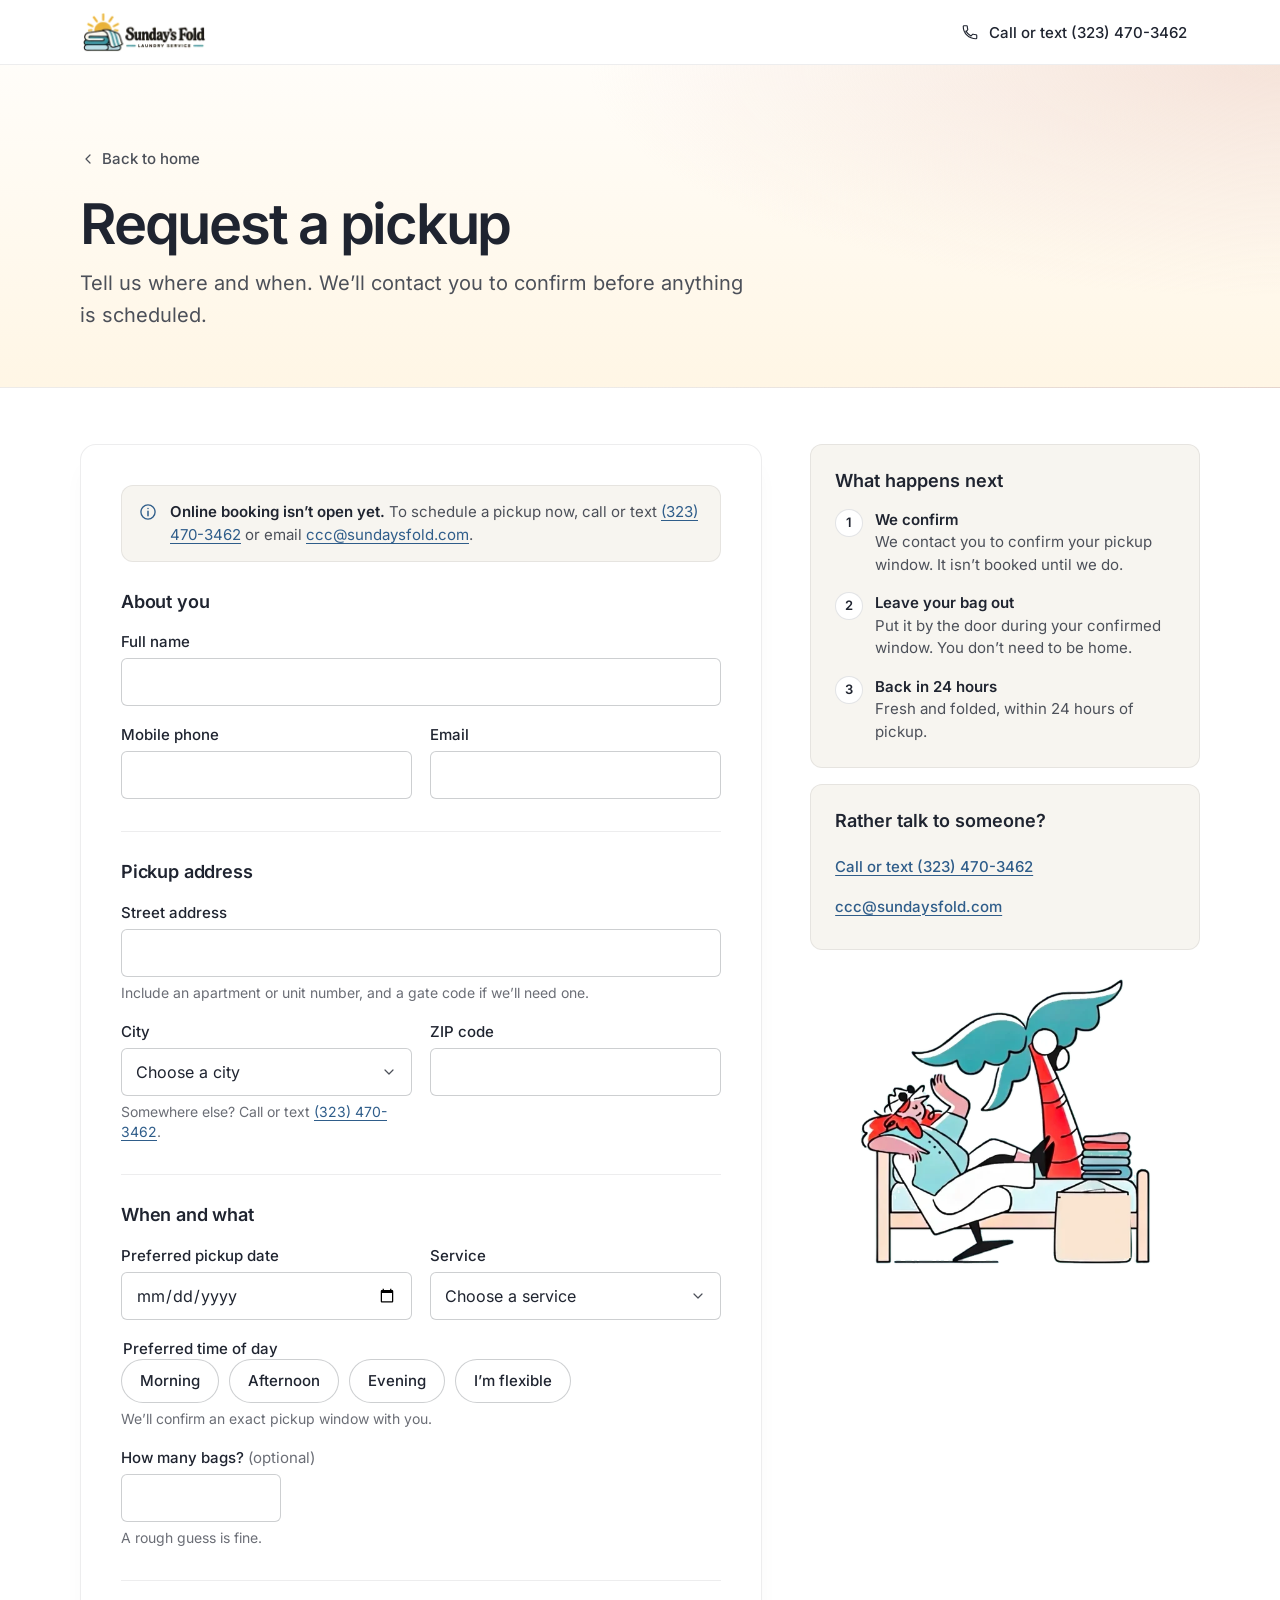
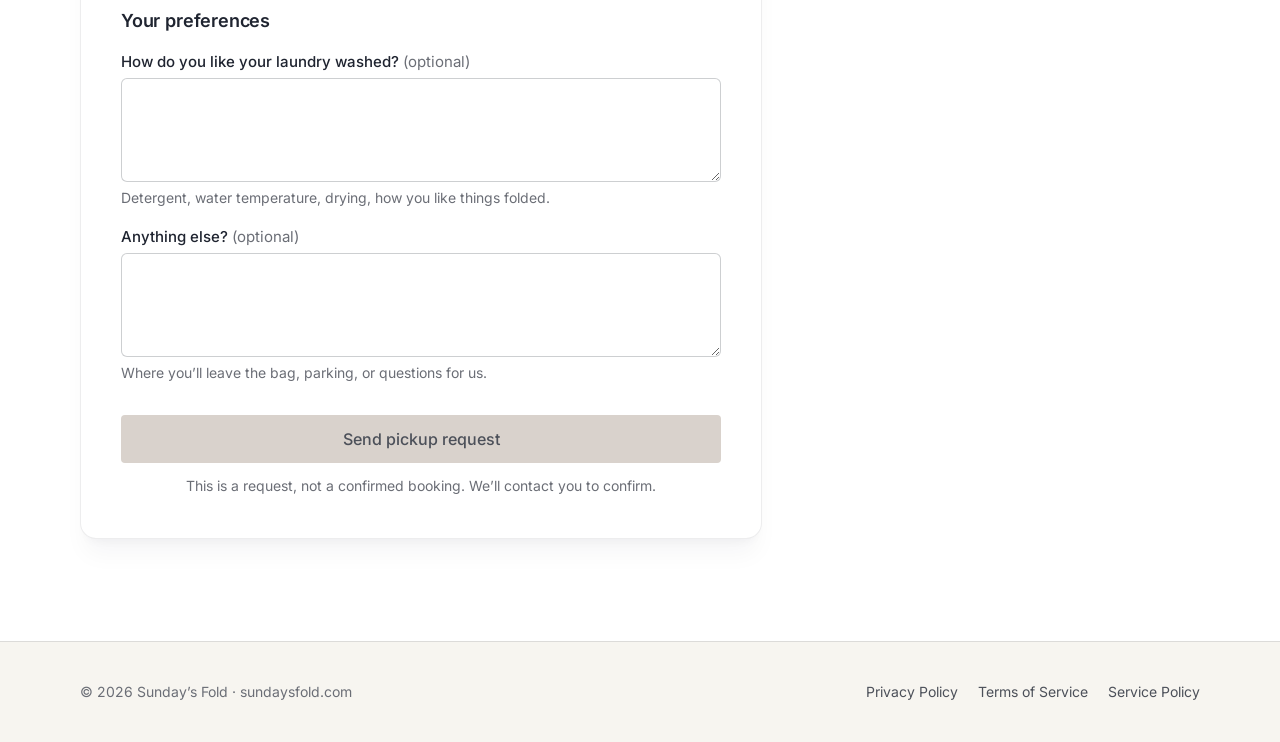
==== book.html @ 2ebad493 "Add booking page that sends pickup requests to ccc@sundaysfold.com book.html posts to Formspree, whi" ====
<!doctype html>
<html lang="en" class="no-js">
<head>
<meta charset="utf-8">
<meta name="viewport" content="width=device-width, initial-scale=1, viewport-fit=cover">
<title>Book a Pickup | Sunday's Fold — Laundry Pickup &amp; Delivery in the South Bay</title>
<meta name="description" content="Request a laundry pickup in Gardena, Lawndale, Hawthorne, Torrance, Redondo Beach or El Segundo. We'll contact you to confirm before anything is scheduled.">
<meta name="theme-color" content="#FFF6E5">
<link rel="icon" type="image/png" sizes="32x32" href="assets/favicon-32.png">
<link rel="apple-touch-icon" href="assets/apple-touch-icon.png">
<link rel="preload" href="assets/fonts/inter-latin-400-normal.woff2" as="font" type="font/woff2" crossorigin>
<link rel="preload" href="assets/fonts/inter-latin-600-normal.woff2" as="font" type="font/woff2" crossorigin>
<script>document.documentElement.classList.remove("no-js"); document.documentElement.classList.add("js");</script>
<!--
  Sunday's Fold — booking page.

  ┌─────────────────────────────────────────────────────────────────────┐
  │ HOW BOOKINGS REACH ccc@sundaysfold.com                              │
  │                                                                     │
  │ GitHub Pages can't send email, so the form posts to Formspree,      │
  │ which forwards each request to the inbox set on the Formspree form  │
  │ (create it with ccc@sundaysfold.com).                               │
  │                                                                     │
  │ TO GO LIVE:                                                         │
  │  1. Replace YOUR_FORM_ID in the form's action attribute below       │
  │     (search for "formspree.io/f/"). With JavaScript on, that alone  │
  │     enables the form and hides the "not open yet" notice.           │
  │  2. For visitors without JavaScript, also delete the `disabled`     │
  │     attribute on the "Send pickup request" button and the element   │
  │     with id="booking-closed".                                       │
  │  3. Send one real test request and check it arrives.                │
  │  4. Update privacy.html: it currently says the site's forms don't   │
  │     accept submissions.                                             │
  │                                                                     │
  │ Customer data goes only in the POST body to Formspree: never in     │
  │ the URL, browser storage, or the console.                           │
  │                                                                     │
  │ Deliberately not asked for: pickup time slots (none confirmed, so   │
  │ the form asks for a preferred part of the day) and agreement to     │
  │ Terms / Service Policy (not yet reviewed — LAUNCH-CHECKLIST A16).   │
  └─────────────────────────────────────────────────────────────────────┘
-->
<style>
@font-face { font-family: "Inter"; font-style: normal; font-weight: 400; font-display: swap; src: url("assets/fonts/inter-latin-400-normal.woff2") format("woff2"); }
@font-face { font-family: "Inter"; font-style: normal; font-weight: 500; font-display: swap; src: url("assets/fonts/inter-latin-500-normal.woff2") format("woff2"); }
@font-face { font-family: "Inter"; font-style: normal; font-weight: 600; font-display: swap; src: url("assets/fonts/inter-latin-600-normal.woff2") format("woff2"); }

:root {
  color-scheme: light;
  --sunrise: #C4531F;
  --sunrise-hover: #A94718;
  --blue: #2F5D8A;
  --blue-hover: #264D73;
  --ink: #1F2430;
  --ink-80: #4C5059;
  --muted: #6B6E76;
  --error: #A94718;          /* 5.8:1 on white */
  --white: #FFFFFF;
  --cream: #FFF6E5;
  --paper: #F7F5F0;
  --blush: #FAF1ED;
  --hairline: rgba(31, 36, 48, 0.12);
  --hairline-strong: rgba(31, 36, 48, 0.22);
  --hairline-soft: rgba(31, 36, 48, 0.08);
  --font: "Inter", -apple-system, system-ui, "Segoe UI", Roboto, sans-serif;
  --r-xs: 4px;
  --r-sm: 6px;
  --r-md: 12px;
  --r-lg: 16px;
  --r-full: 9999px;
  --shadow-card: 0 1px 3px rgba(31, 36, 48, 0.04);
  --shadow-button: 0 4px 14px rgba(196, 83, 31, 0.18);
  --shadow-panel: 0 20px 25px -5px rgba(31, 36, 48, 0.04), 0 8px 10px -6px rgba(31, 36, 48, 0.04);
  --gutter: clamp(16px, 4vw, 32px);
  --container: 1120px;
  --header-h: 64px;
  --ease-out: cubic-bezier(0.22, 1, 0.36, 1);
}

*, *::before, *::after { box-sizing: border-box; }
html { -webkit-text-size-adjust: 100%; scroll-padding-top: calc(var(--header-h) + 16px); }
body {
  margin: 0;
  background: var(--white);
  color: var(--ink);
  font-family: var(--font);
  font-size: 17px;
  line-height: 1.6;
  -webkit-font-smoothing: antialiased;
  -moz-osx-font-smoothing: grayscale;
}
img, svg { display: block; max-width: 100%; }
img { height: auto; }
[hidden] { display: none !important; }
h1, h2, h3, p, ul, ol, dl, dd, fieldset { margin: 0; }
ul, ol { padding: 0; list-style: none; }
fieldset { padding: 0; border: 0; min-width: 0; }
h1, h2, h3 { text-wrap: balance; }
a { color: var(--blue); text-decoration: underline; text-decoration-thickness: 1px; text-underline-offset: 3px; }
a:hover { color: var(--blue-hover); }
:focus-visible { outline: 2px solid var(--blue); outline-offset: 3px; border-radius: 2px; }

.visually-hidden {
  position: absolute !important;
  width: 1px; height: 1px;
  padding: 0; margin: -1px;
  overflow: hidden; clip: rect(0 0 0 0);
  white-space: nowrap; border: 0;
}
.skip-link {
  position: absolute; left: 16px; top: 12px; z-index: 100;
  padding: 10px 16px;
  background: var(--ink); color: var(--white);
  border-radius: var(--r-xs);
  font-weight: 500; font-size: 15px; text-decoration: none;
  transform: translateY(-160%);
  transition: transform 0.2s var(--ease-out);
}
.skip-link:focus { transform: none; color: var(--white); }

.container {
  width: 100%;
  max-width: calc(var(--container) + var(--gutter) * 2);
  margin-inline: auto;
  padding-inline: var(--gutter);
}

/* ---------- Buttons ---------- */
.btn {
  display: inline-flex; align-items: center; justify-content: center; gap: 10px;
  min-height: 48px; padding: 0 22px;
  border: 1px solid transparent; border-radius: var(--r-xs);
  font: 500 16px/1 var(--font);
  text-decoration: none; white-space: nowrap; cursor: pointer;
  transition: transform 0.2s var(--ease-out), background-color 0.2s ease, box-shadow 0.2s ease;
}
.btn-primary { background: var(--sunrise); color: var(--white); box-shadow: var(--shadow-button); }
.btn-primary:hover:not(:disabled) { background: var(--sunrise-hover); color: var(--white); transform: translateY(-1px); }
.btn-primary:disabled { background: #D9D2CC; color: var(--ink-80); box-shadow: none; cursor: not-allowed; }
.btn-secondary { background: var(--white); color: var(--ink); border-color: var(--hairline); box-shadow: var(--shadow-card); }
.btn-secondary:hover { background: var(--paper); color: var(--ink); }
.btn-ghost { background: transparent; color: var(--ink); padding: 0 12px; min-height: 40px; font-size: 15px; }
.btn-ghost:hover { background: rgba(31, 36, 48, 0.05); color: var(--ink); }
.btn-block { width: 100%; }
.btn[aria-busy="true"] { cursor: progress; }

/* ---------- Header: logo and phone only, so nothing competes with the form ---------- */
.site-header {
  position: sticky; top: 0; z-index: 50;
  padding-top: env(safe-area-inset-top, 0px);
  background: rgba(255, 255, 255, 0.9);
  -webkit-backdrop-filter: blur(16px); backdrop-filter: blur(16px);
  border-bottom: 1px solid var(--hairline-soft);
}
.header-bar { display: flex; align-items: center; justify-content: space-between; gap: 16px; min-height: var(--header-h); }
.brand { display: inline-flex; border-radius: var(--r-xs); }
.brand img { width: 128px; }
.header-phone .label-short { display: none; }
@media (max-width: 560px) {
  .header-phone .label-long { display: none; }
  .header-phone .label-short { display: inline; }
}

/* ---------- Intro ---------- */
.intro {
  background:
    radial-gradient(90% 120% at 100% 0%, rgba(243, 221, 210, 0.8) 0%, rgba(243, 221, 210, 0) 60%),
    linear-gradient(180deg, #FFFDF9 0%, var(--cream) 100%);
  border-bottom: 1px solid var(--hairline-soft);
}
.intro-inner { display: grid; gap: 14px; padding-block: clamp(40px, 6vw, 72px) clamp(36px, 5vw, 56px); }
.back-link {
  display: inline-flex; align-items: center; gap: 6px;
  width: fit-content; min-height: 44px;
  color: var(--ink-80); font-size: 15px; font-weight: 500; text-decoration: none;
}
.back-link:hover { color: var(--ink); }
.intro h1 {
  font-size: clamp(2.25rem, 1.6rem + 2.8vw, 3.5rem);
  line-height: 1.04; font-weight: 600; letter-spacing: -0.04em;
}
.intro p { font-size: clamp(1.0625rem, 1rem + 0.35vw, 1.25rem); color: var(--ink-80); max-width: 34em; }

/* ---------- Layout ---------- */
.book-grid {
  display: grid;
  gap: 32px;
  padding-block: clamp(32px, 5vw, 56px) clamp(64px, 8vw, 104px);
}
@media (min-width: 960px) {
  .book-grid { grid-template-columns: minmax(0, 7fr) minmax(0, 4fr); gap: 48px; align-items: start; }
  .side { position: sticky; top: calc(var(--header-h) + 32px); }
}

/* ---------- Booking card ---------- */
.booking-card {
  background: var(--white);
  border: 1px solid var(--hairline-soft);
  border-radius: var(--r-lg);
  box-shadow: var(--shadow-panel);
  padding: clamp(20px, 4vw, 40px);
}
.form-section + .form-section { margin-top: 32px; padding-top: 28px; border-top: 1px solid var(--hairline-soft); }
/* Floating the legend makes it an ordinary block, so it sits below the divider instead of on it. */
.form-section > legend { float: left; width: 100%; }
.form-section > legend + * { clear: both; }
.form-section > legend, .form-section-title {
  display: block;
  padding: 0;
  margin-bottom: 18px;
  font-size: 1.125rem; line-height: 1.3; font-weight: 600; letter-spacing: -0.01em;
  color: var(--ink);
}
.fields { display: grid; gap: 18px; }
.fields-2 { display: grid; gap: 18px; }
@media (min-width: 600px) { .fields-2 { grid-template-columns: repeat(2, minmax(0, 1fr)); } }

.field { display: grid; gap: 6px; align-content: start; }
.label { font-size: 15px; line-height: 1.4; font-weight: 500; color: var(--ink); }
.label .optional { font-weight: 400; color: var(--muted); }
.hint { font-size: 14px; line-height: 1.45; color: var(--muted); }

.input {
  width: 100%;
  min-height: 48px;
  padding: 10px 14px;
  font: 400 16px/1.4 var(--font);   /* 16px stops iOS zooming on focus */
  color: var(--ink);
  background: var(--white);
  border: 1px solid var(--hairline-strong);
  border-radius: var(--r-sm);
  transition: border-color 0.15s ease;
}
.input:hover { border-color: rgba(31, 36, 48, 0.36); }
.input:focus { outline: none; border-color: var(--blue); box-shadow: inset 0 0 0 1px var(--blue); }
textarea.input { min-height: 104px; resize: vertical; }
select.input {
  appearance: none;
  -webkit-appearance: none;
  padding-right: 40px;
  background-image: url("data:image/svg+xml,%3Csvg xmlns='http://www.w3.org/2000/svg' width='16' height='16' viewBox='0 0 24 24' fill='none'%3E%3Cpath d='M6 9l6 6 6-6' stroke='%234C5059' stroke-width='1.8' stroke-linecap='round' stroke-linejoin='round'/%3E%3C/svg%3E");
  background-repeat: no-repeat;
  background-position: right 14px center;
}
.input[aria-invalid="true"] { border-color: var(--error); box-shadow: inset 0 0 0 1px var(--error); }

.error {
  display: flex; gap: 6px; align-items: flex-start;
  font-size: 14px; line-height: 1.4; font-weight: 500; color: var(--error);
}
.error::before {
  content: "";
  flex: none;
  width: 14px; height: 14px; margin-top: 2px;
  background: currentColor;
  -webkit-mask: url("data:image/svg+xml,%3Csvg xmlns='http://www.w3.org/2000/svg' viewBox='0 0 24 24'%3E%3Cpath d='M12 2a10 10 0 1 0 0 20 10 10 0 0 0 0-20zm-1 5h2v7h-2zm0 9h2v2h-2z'/%3E%3C/svg%3E") center / contain no-repeat;
  mask: url("data:image/svg+xml,%3Csvg xmlns='http://www.w3.org/2000/svg' viewBox='0 0 24 24'%3E%3Cpath d='M12 2a10 10 0 1 0 0 20 10 10 0 0 0 0-20zm-1 5h2v7h-2zm0 9h2v2h-2z'/%3E%3C/svg%3E") center / contain no-repeat;
}

/* Choice chips (radio): the input stays focusable, the label is the target. */
.choices { display: flex; flex-wrap: wrap; gap: 10px; }
.choice { position: relative; }
.choice input { position: absolute; opacity: 0; inset: 0; width: 100%; height: 100%; margin: 0; cursor: pointer; }
.choice span {
  display: inline-flex; align-items: center;
  min-height: 44px; padding: 0 18px;
  border: 1px solid var(--hairline-strong);
  border-radius: var(--r-full);
  background: var(--white);
  font-size: 15px; font-weight: 500; color: var(--ink);
  transition: background-color 0.15s ease, border-color 0.15s ease, color 0.15s ease;
}
.choice:hover span { border-color: rgba(31, 36, 48, 0.4); }
.choice input:checked + span { background: var(--blue); border-color: var(--blue); color: var(--white); }
.choice input:focus-visible + span { outline: 2px solid var(--blue); outline-offset: 3px; }
.choice input[aria-invalid="true"] + span { border-color: var(--error); }

.hp-field { position: absolute; left: -9999px; width: 1px; height: 1px; overflow: hidden; }

/* Notices */
.notice {
  display: flex; gap: 12px; align-items: flex-start;
  padding: 14px 16px;
  border-radius: var(--r-md);
  font-size: 15px; line-height: 1.55;
}
.notice svg { flex: none; margin-top: 2px; }
.notice--info { background: var(--paper); border: 1px solid var(--hairline-soft); color: var(--ink-80); }
.notice--info svg { color: var(--blue); }
.notice--error { background: var(--blush); border: 1px solid rgba(169, 71, 24, 0.3); color: var(--ink); }
.notice--error svg { color: var(--error); }
.notice strong { color: var(--ink); font-weight: 600; }
.booking-card > .notice { margin-bottom: 28px; }

.error-summary ul { margin-top: 6px; display: grid; gap: 2px; }
.error-summary a { color: var(--error); font-weight: 500; }

.submit-row { display: grid; gap: 12px; margin-top: 32px; }
.submit-note { font-size: 14px; color: var(--muted); text-align: center; }

/* Success */
.success { display: grid; gap: 18px; }
.success:focus { outline: none; }
.success { scroll-margin-top: calc(var(--header-h) + 24px); }
.success-icon {
  display: grid; place-items: center;
  width: 52px; height: 52px;
  border-radius: 50%;
  background: var(--cream);
  color: var(--sunrise);
}
.success h2 { font-size: clamp(1.5rem, 1.3rem + 1vw, 2rem); line-height: 1.15; font-weight: 600; letter-spacing: -0.03em; }
.success p { color: var(--ink-80); max-width: 34em; }
.summary-list { display: grid; border-top: 1px solid var(--hairline-soft); }
.summary-list div {
  display: grid; grid-template-columns: minmax(0, 9em) minmax(0, 1fr); gap: 12px;
  padding-block: 10px; border-bottom: 1px solid var(--hairline-soft);
  font-size: 15px;
}
.summary-list dt { color: var(--muted); }
.summary-list dd { color: var(--ink); overflow-wrap: anywhere; white-space: pre-line; }

/* ---------- Side column ---------- */
.side { display: grid; gap: 16px; }
.side-card {
  background: var(--paper);
  border: 1px solid var(--hairline-soft);
  border-radius: var(--r-md);
  padding: 24px;
}
.side-card h2 { font-size: 1.125rem; line-height: 1.3; font-weight: 600; margin-bottom: 16px; }
.next-steps { display: grid; gap: 16px; counter-reset: step; }
.next-steps li { display: grid; grid-template-columns: 28px minmax(0, 1fr); gap: 12px; font-size: 15px; line-height: 1.5; color: var(--ink-80); }
.next-steps li::before {
  counter-increment: step;
  content: counter(step);
  display: grid; place-items: center;
  width: 28px; height: 28px;
  border-radius: 50%;
  background: var(--white);
  border: 1px solid var(--hairline);
  font-size: 13px; font-weight: 600; color: var(--ink);
}
.next-steps strong { display: block; color: var(--ink); font-weight: 600; }
.contact-lines { display: grid; gap: 4px; font-size: 15px; }
.contact-lines a { display: inline-flex; min-height: 36px; align-items: center; font-weight: 500; }
.side-art { width: min(100%, 300px); margin: 8px auto 0; }

/* ---------- Footer ---------- */
.site-footer {
  background: var(--paper);
  border-top: 1px solid var(--hairline);
  padding-block: 32px;
  padding-bottom: calc(32px + env(safe-area-inset-bottom, 0px));
  font-size: 14px;
  color: var(--muted);
}
.footer-inner { display: flex; flex-wrap: wrap; gap: 12px 24px; align-items: center; justify-content: space-between; }
.footer-links { display: flex; flex-wrap: wrap; gap: 4px 20px; }
.footer-links a { color: var(--ink-80); text-decoration: none; display: inline-flex; min-height: 36px; align-items: center; }
.footer-links a:hover { color: var(--ink); text-decoration: underline; }

@media (prefers-reduced-motion: reduce) {
  *, *::before, *::after { transition-duration: 0.01ms !important; animation-duration: 0.01ms !important; }
  .btn-primary:hover:not(:disabled) { transform: none; }
}
</style>
</head>
<body>

<a class="skip-link" href="#booking-form">Skip to the booking form</a>

<header class="site-header">
  <div class="container header-bar">
    <a class="brand" href="one-page.html">
      <img src="assets/img/logo-horizontal-260.webp" srcset="assets/img/logo-horizontal-260.webp 260w, assets/img/logo-horizontal.webp 619w" sizes="128px" width="260" height="90" alt="Sunday's Fold home">
    </a>
    <a class="btn btn-ghost header-phone" href="tel:+13234703462">
      <svg width="18" height="18" viewBox="0 0 24 24" fill="none" aria-hidden="true"><path d="M6.6 10.8c1.4 2.8 3.8 5.1 6.6 6.6l2.2-2.2c.3-.3.7-.4 1-.2 1.1.4 2.3.6 3.6.6.6 0 1 .4 1 1V20c0 .6-.4 1-1 1C10.4 21 3 13.6 3 4.6c0-.6.4-1 1-1h3.4c.6 0 1 .4 1 1 0 1.3.2 2.5.6 3.6.1.4 0 .8-.2 1l-2.2 2.6z" stroke="currentColor" stroke-width="1.5" stroke-linejoin="round"/></svg>
      <span class="label-long">Call or text (323) 470-3462</span>
      <span class="label-short">(323) 470-3462</span>
    </a>
  </div>
</header>

<main id="main">
  <section class="intro" aria-labelledby="page-title">
    <div class="container intro-inner">
      <a class="back-link" href="one-page.html">
        <svg width="16" height="16" viewBox="0 0 24 24" fill="none" aria-hidden="true"><path d="M15 6l-6 6 6 6" stroke="currentColor" stroke-width="1.8" stroke-linecap="round" stroke-linejoin="round"/></svg>
        Back to home
      </a>
      <h1 id="page-title">Request a pickup</h1>
      <p>Tell us where and when. We&rsquo;ll contact you to confirm before anything is scheduled.</p>
    </div>
  </section>

  <div class="container book-grid">
    <div class="booking-card">

      <!-- Shown until the Formspree form ID is set (see the note at the top of this file). -->
      <div class="notice notice--info" id="booking-closed" role="note">
        <svg width="20" height="20" viewBox="0 0 24 24" fill="none" aria-hidden="true"><circle cx="12" cy="12" r="8.5" stroke="currentColor" stroke-width="1.6"/><path d="M12 11v5.5M12 7.8h.01" stroke="currentColor" stroke-width="1.8" stroke-linecap="round"/></svg>
        <p><strong>Online booking isn&rsquo;t open yet.</strong> To schedule a pickup now, call or text <a href="tel:+13234703462">(323) 470-3462</a> or email <a href="mailto:ccc@sundaysfold.com">ccc@sundaysfold.com</a>.</p>
      </div>

      <div class="notice notice--error error-summary" id="error-summary" tabindex="-1" role="alert" hidden>
        <svg width="20" height="20" viewBox="0 0 24 24" fill="none" aria-hidden="true"><circle cx="12" cy="12" r="8.5" stroke="currentColor" stroke-width="1.6"/><path d="M12 7.5V13M12 16.2h.01" stroke="currentColor" stroke-width="1.8" stroke-linecap="round"/></svg>
        <div>
          <p><strong>A few details need another look:</strong></p>
          <ul></ul>
        </div>
      </div>

      <form id="booking-form" action="https://formspree.io/f/YOUR_FORM_ID" method="POST" novalidate>
        <input type="hidden" name="_subject" value="Pickup request — Sunday's Fold">
        <div class="hp-field" aria-hidden="true">
          <label for="f-gotcha">Leave this field empty</label>
          <input type="text" id="f-gotcha" name="_gotcha" tabindex="-1" autocomplete="off">
        </div>

        <fieldset class="form-section">
          <legend>About you</legend>
          <div class="fields">
            <div class="field">
              <label class="label" for="f-name">Full name</label>
              <input class="input" id="f-name" name="name" type="text" autocomplete="name" required data-error="Enter your full name.">
            </div>
            <div class="fields-2">
              <div class="field">
                <label class="label" for="f-phone">Mobile phone</label>
                <input class="input" id="f-phone" name="phone" type="tel" inputmode="tel" autocomplete="tel" required data-error="Enter a 10-digit phone number, like (310) 555-0123.">
              </div>
              <div class="field">
                <label class="label" for="f-email">Email</label>
                <input class="input" id="f-email" name="email" type="email" autocomplete="email" required data-error="Enter an email address, like name@example.com.">
              </div>
            </div>
          </div>
        </fieldset>

        <fieldset class="form-section">
          <legend>Pickup address</legend>
          <div class="fields">
            <div class="field">
              <label class="label" for="f-address">Street address</label>
              <input class="input" id="f-address" name="address" type="text" autocomplete="street-address" required data-error="Enter the street address for pickup.">
              <p class="hint" id="f-address-hint">Include an apartment or unit number, and a gate code if we&rsquo;ll need one.</p>
            </div>
            <div class="fields-2">
              <div class="field">
                <label class="label" for="f-city">City</label>
                <select class="input" id="f-city" name="city" autocomplete="address-level2" required data-error="Choose your city." aria-describedby="f-city-hint">
                  <option value="">Choose a city</option>
                  <option>Gardena</option>
                  <option>Lawndale</option>
                  <option>Hawthorne</option>
                  <option>Torrance</option>
                  <option>Redondo Beach</option>
                  <option>El Segundo</option>
                </select>
                <p class="hint" id="f-city-hint">Somewhere else? Call or text <a href="tel:+13234703462">(323) 470-3462</a>.</p>
              </div>
              <div class="field">
                <label class="label" for="f-zip">ZIP code</label>
                <input class="input" id="f-zip" name="zip" type="text" inputmode="numeric" autocomplete="postal-code" maxlength="5" pattern="[0-9]{5}" required data-error="Enter a 5-digit ZIP code.">
              </div>
            </div>
          </div>
        </fieldset>

        <fieldset class="form-section">
          <legend>When and what</legend>
          <div class="fields">
            <div class="fields-2">
              <div class="field">
                <label class="label" for="f-date">Preferred pickup date</label>
                <input class="input" id="f-date" name="preferred_date" type="date" required data-error="Choose a pickup date that isn't in the past.">
              </div>
              <div class="field">
                <label class="label" for="f-service">Service</label>
                <select class="input" id="f-service" name="service" required data-error="Choose a service.">
                  <option value="">Choose a service</option>
                  <option value="Wash &amp; Fold">Wash &amp; Fold</option>
                  <option value="Family Bag">Family Bag</option>
                  <option value="Not sure yet">Not sure yet</option>
                </select>
              </div>
            </div>
            <fieldset class="field" id="f-time-group" aria-describedby="f-time-hint">
              <legend class="label">Preferred time of day</legend>
              <div class="choices" data-error="Choose a preferred time of day.">
                <label class="choice"><input type="radio" id="f-time" name="preferred_time" value="Morning" required><span>Morning</span></label>
                <label class="choice"><input type="radio" name="preferred_time" value="Afternoon"><span>Afternoon</span></label>
                <label class="choice"><input type="radio" name="preferred_time" value="Evening"><span>Evening</span></label>
                <label class="choice"><input type="radio" name="preferred_time" value="Flexible"><span>I&rsquo;m flexible</span></label>
              </div>
              <p class="hint" id="f-time-hint">We&rsquo;ll confirm an exact pickup window with you.</p>
            </fieldset>
            <div class="field">
              <label class="label" for="f-bags">How many bags? <span class="optional">(optional)</span></label>
              <input class="input" id="f-bags" name="bags" type="number" inputmode="numeric" min="1" max="20" step="1" data-error="Enter a number of bags from 1 to 20." aria-describedby="f-bags-hint" style="max-width: 10rem">
              <p class="hint" id="f-bags-hint">A rough guess is fine.</p>
            </div>
          </div>
        </fieldset>

        <fieldset class="form-section">
          <legend>Your preferences</legend>
          <div class="fields">
            <div class="field">
              <label class="label" for="f-prefs">How do you like your laundry washed? <span class="optional">(optional)</span></label>
              <textarea class="input" id="f-prefs" name="preferences" rows="3" aria-describedby="f-prefs-hint"></textarea>
              <p class="hint" id="f-prefs-hint">Detergent, water temperature, drying, how you like things folded.</p>
            </div>
            <div class="field">
              <label class="label" for="f-notes">Anything else? <span class="optional">(optional)</span></label>
              <textarea class="input" id="f-notes" name="notes" rows="3" aria-describedby="f-notes-hint"></textarea>
              <p class="hint" id="f-notes-hint">Where you&rsquo;ll leave the bag, parking, or questions for us.</p>
            </div>
          </div>
        </fieldset>

        <div class="submit-row">
          <p class="notice notice--error" id="send-error" role="alert" hidden></p>
          <button class="btn btn-primary btn-block" id="submit-btn" type="submit" disabled aria-describedby="booking-closed">
            Send pickup request
          </button>
          <p class="submit-note">This is a request, not a confirmed booking. We&rsquo;ll contact you to confirm.</p>
        </div>
      </form>

      <div class="success" id="success" tabindex="-1" aria-labelledby="success-title" hidden>
        <span class="success-icon" aria-hidden="true">
          <svg width="26" height="26" viewBox="0 0 24 24" fill="none"><path d="M5 12.5l4.5 4.5L19 7.5" stroke="currentColor" stroke-width="2" stroke-linecap="round" stroke-linejoin="round"/></svg>
        </span>
        <h2 id="success-title">Request sent</h2>
        <p>Thanks. Your pickup isn&rsquo;t booked yet: we&rsquo;ll contact you to confirm a pickup window. Questions in the meantime? Call or text <a href="tel:+13234703462">(323) 470-3462</a>.</p>
        <dl class="summary-list" id="success-summary" aria-label="What you sent"></dl>
        <p><a href="one-page.html">Back to home</a></p>
      </div>
    </div>

    <aside class="side" aria-label="How booking works">
      <div class="side-card">
        <h2>What happens next</h2>
        <ol class="next-steps">
          <li><div><strong>We confirm</strong>We contact you to confirm your pickup window. It isn&rsquo;t booked until we do.</div></li>
          <li><div><strong>Leave your bag out</strong>Put it by the door during your confirmed window. You don&rsquo;t need to be home.</div></li>
          <li><div><strong>Back in 24 hours</strong>Fresh and folded, within 24 hours of pickup.</div></li>
        </ol>
      </div>
      <div class="side-card">
        <h2>Rather talk to someone?</h2>
        <div class="contact-lines">
          <a href="tel:+13234703462">Call or text (323) 470-3462</a>
          <a href="mailto:ccc@sundaysfold.com">ccc@sundaysfold.com</a>
        </div>
      </div>
      <img class="side-art" src="assets/img/laundry-bag-480.webp" width="480" height="473" alt="" loading="lazy" decoding="async">
    </aside>
  </div>
</main>

<footer class="site-footer">
  <div class="container footer-inner">
    <p>&copy; 2026 Sunday&rsquo;s Fold &middot; sundaysfold.com</p>
    <nav class="footer-links" aria-label="Policies">
      <a href="privacy.html">Privacy Policy</a>
      <a href="terms.html">Terms of Service</a>
      <a href="service-policy.html">Service Policy</a>
    </nav>
  </div>
</footer>

<script>
/* Booking form. Progressive enhancement: the HTML form posts to Formspree
   on its own. This script adds inline validation and an in-page result.
   Customer data is sent only in the POST body: never placed in the URL,
   browser storage, or the console. */
(function () {
  "use strict";

  var form = document.getElementById("booking-form");
  var closedNotice = document.getElementById("booking-closed");
  var submitBtn = document.getElementById("submit-btn");
  var summary = document.getElementById("error-summary");
  var sendError = document.getElementById("send-error");
  var success = document.getElementById("success");
  if (!form) return;

  var PLACEHOLDER = "YOUR_FORM_ID";
  var configured = form.getAttribute("action").indexOf(PLACEHOLDER) === -1;

  if (configured) {
    closedNotice.hidden = true;
    submitBtn.disabled = false;
    submitBtn.removeAttribute("aria-describedby");
  }

  /* Earliest pickup date: today, in the visitor's own time zone. */
  var dateInput = document.getElementById("f-date");
  var now = new Date();
  var today = new Date(now.getTime() - now.getTimezoneOffset() * 60000).toISOString().slice(0, 10);
  dateInput.min = today;

  /* Preselect a plan passed as ?plan=wash-fold or ?plan=family-bag (not customer data). */
  var plan = new URLSearchParams(window.location.search).get("plan");
  var planMap = { "wash-fold": "Wash & Fold", "family-bag": "Family Bag" };
  if (plan && planMap[plan]) document.getElementById("f-service").value = planMap[plan];

  /* ---------- Validation ---------- */
  function digits(v) { return v.replace(/\D/g, ""); }

  var checks = [
    { el: "f-name", ok: function (v) { return v.trim().length > 1; } },
    { el: "f-phone", ok: function (v) { var d = digits(v); return d.length === 10 || (d.length === 11 && d.charAt(0) === "1"); } },
    { el: "f-email", ok: function (v) { return /^[^\s@]+@[^\s@]+\.[^\s@]+$/.test(v.trim()); } },
    { el: "f-address", ok: function (v) { return v.trim().length > 4; } },
    { el: "f-city", ok: function (v) { return v !== ""; } },
    { el: "f-zip", ok: function (v) { return /^\d{5}$/.test(v.trim()); } },
    { el: "f-date", ok: function (v) { return v !== "" && v >= today; } },
    { el: "f-service", ok: function (v) { return v !== ""; } },
    { el: "f-time", group: "preferred_time" },
    { el: "f-bags", optional: true, ok: function (v) { var n = Number(v); return Number.isInteger(n) && n >= 1 && n <= 20; } }
  ];

  function errorId(id) { return id + "-error"; }

  function setError(check, message) {
    var input = document.getElementById(check.el);
    // For a radio group, the fieldset carries the description and each radio carries aria-invalid.
    var target = check.group ? document.getElementById("f-time-group") : input;
    var host = check.group ? target : input.closest(".field");
    var invalidEls = check.group ? form.querySelectorAll('input[name="' + check.group + '"]') : [input];
    var existing = document.getElementById(errorId(check.el));
    var describedBy = (target.getAttribute("aria-describedby") || "").split(" ").filter(function (x) { return x && x !== errorId(check.el); });

    if (message) {
      if (!existing) {
        existing = document.createElement("p");
        existing.className = "error";
        existing.id = errorId(check.el);
        host.appendChild(existing);
      }
      existing.textContent = message;
      invalidEls.forEach(function (el) { el.setAttribute("aria-invalid", "true"); });
      describedBy.push(errorId(check.el));
    } else {
      if (existing) existing.remove();
      invalidEls.forEach(function (el) { el.removeAttribute("aria-invalid"); });
    }
    if (describedBy.length) target.setAttribute("aria-describedby", describedBy.join(" "));
    else target.removeAttribute("aria-describedby");
  }

  function validate(check) {
    var input = document.getElementById(check.el);
    var valid;
    if (check.group) {
      valid = !!form.querySelector('input[name="' + check.group + '"]:checked');
    } else {
      var v = input.value;
      valid = (check.optional && v.trim() === "") || check.ok(v);
    }
    var message = check.group ? input.closest(".choices").getAttribute("data-error") : input.getAttribute("data-error");
    setError(check, valid ? "" : message);
    return valid ? null : { id: check.el, message: message };
  }

  // Validate a field when the visitor leaves it, and re-check fields already marked invalid as they type.
  checks.forEach(function (check) {
    var input = document.getElementById(check.el);
    if (check.group) {
      form.querySelectorAll('input[name="' + check.group + '"]').forEach(function (r) {
        r.addEventListener("change", function () { validate(check); });
      });
      return;
    }
    input.addEventListener("blur", function () { if (input.value !== "") validate(check); });
    input.addEventListener("input", function () { if (input.getAttribute("aria-invalid") === "true") validate(check); });
    input.addEventListener("change", function () { if (input.getAttribute("aria-invalid") === "true") validate(check); });
  });

  function showSummary(errors) {
    var list = summary.querySelector("ul");
    list.textContent = "";
    errors.forEach(function (err) {
      var li = document.createElement("li");
      var a = document.createElement("a");
      a.href = "#" + err.id;
      a.textContent = err.message;
      a.addEventListener("click", function (e) {
        e.preventDefault();
        var el = document.getElementById(err.id);
        el.focus();
        el.scrollIntoView({ block: "center" });
      });
      li.appendChild(a);
      list.appendChild(li);
    });
    summary.hidden = false;
    summary.focus();
  }

  /* ---------- Submit ---------- */
  var LABELS = {
    name: "Name", phone: "Phone", email: "Email", address: "Address", city: "City",
    zip: "ZIP code", preferred_date: "Preferred date", preferred_time: "Time of day",
    service: "Service", bags: "Bags", preferences: "Preferences", notes: "Notes"
  };

  function renderSummary(data) {
    var dl = document.getElementById("success-summary");
    dl.textContent = "";
    Object.keys(LABELS).forEach(function (key) {
      var value = data.get(key);
      if (!value || !String(value).trim()) return;
      var row = document.createElement("div");
      var dt = document.createElement("dt");
      var dd = document.createElement("dd");
      dt.textContent = LABELS[key];
      dd.textContent = String(value);
      row.appendChild(dt);
      row.appendChild(dd);
      dl.appendChild(row);
    });
  }

  form.addEventListener("submit", function (e) {
    e.preventDefault();
    if (!configured) return;
    sendError.hidden = true;

    var errors = checks.map(validate).filter(Boolean);
    if (errors.length) { showSummary(errors); return; }
    summary.hidden = true;

    var data = new FormData(form);
    submitBtn.disabled = true;
    submitBtn.setAttribute("aria-busy", "true");
    submitBtn.textContent = "Sending…";

    fetch(form.action, { method: "POST", body: data, headers: { Accept: "application/json" } })
      .then(function (res) {
        if (!res.ok) throw new Error("status " + res.status);
        renderSummary(data);
        form.reset();
        form.hidden = true;
        success.hidden = false;
        success.focus();
        success.scrollIntoView({ block: "start" });
      })
      .catch(function () {
        sendError.innerHTML = "";
        sendError.appendChild(document.createTextNode("We couldn't send your request. Check your connection and try again, or call or text "));
        var a = document.createElement("a");
        a.href = "tel:+13234703462";
        a.textContent = "(323) 470-3462";
        sendError.appendChild(a);
        sendError.appendChild(document.createTextNode("."));
        sendError.hidden = false;
      })
      .then(function () {
        submitBtn.disabled = false;
        submitBtn.removeAttribute("aria-busy");
        submitBtn.textContent = "Send pickup request";
      });
  });
})();
</script>
</body>
</html>
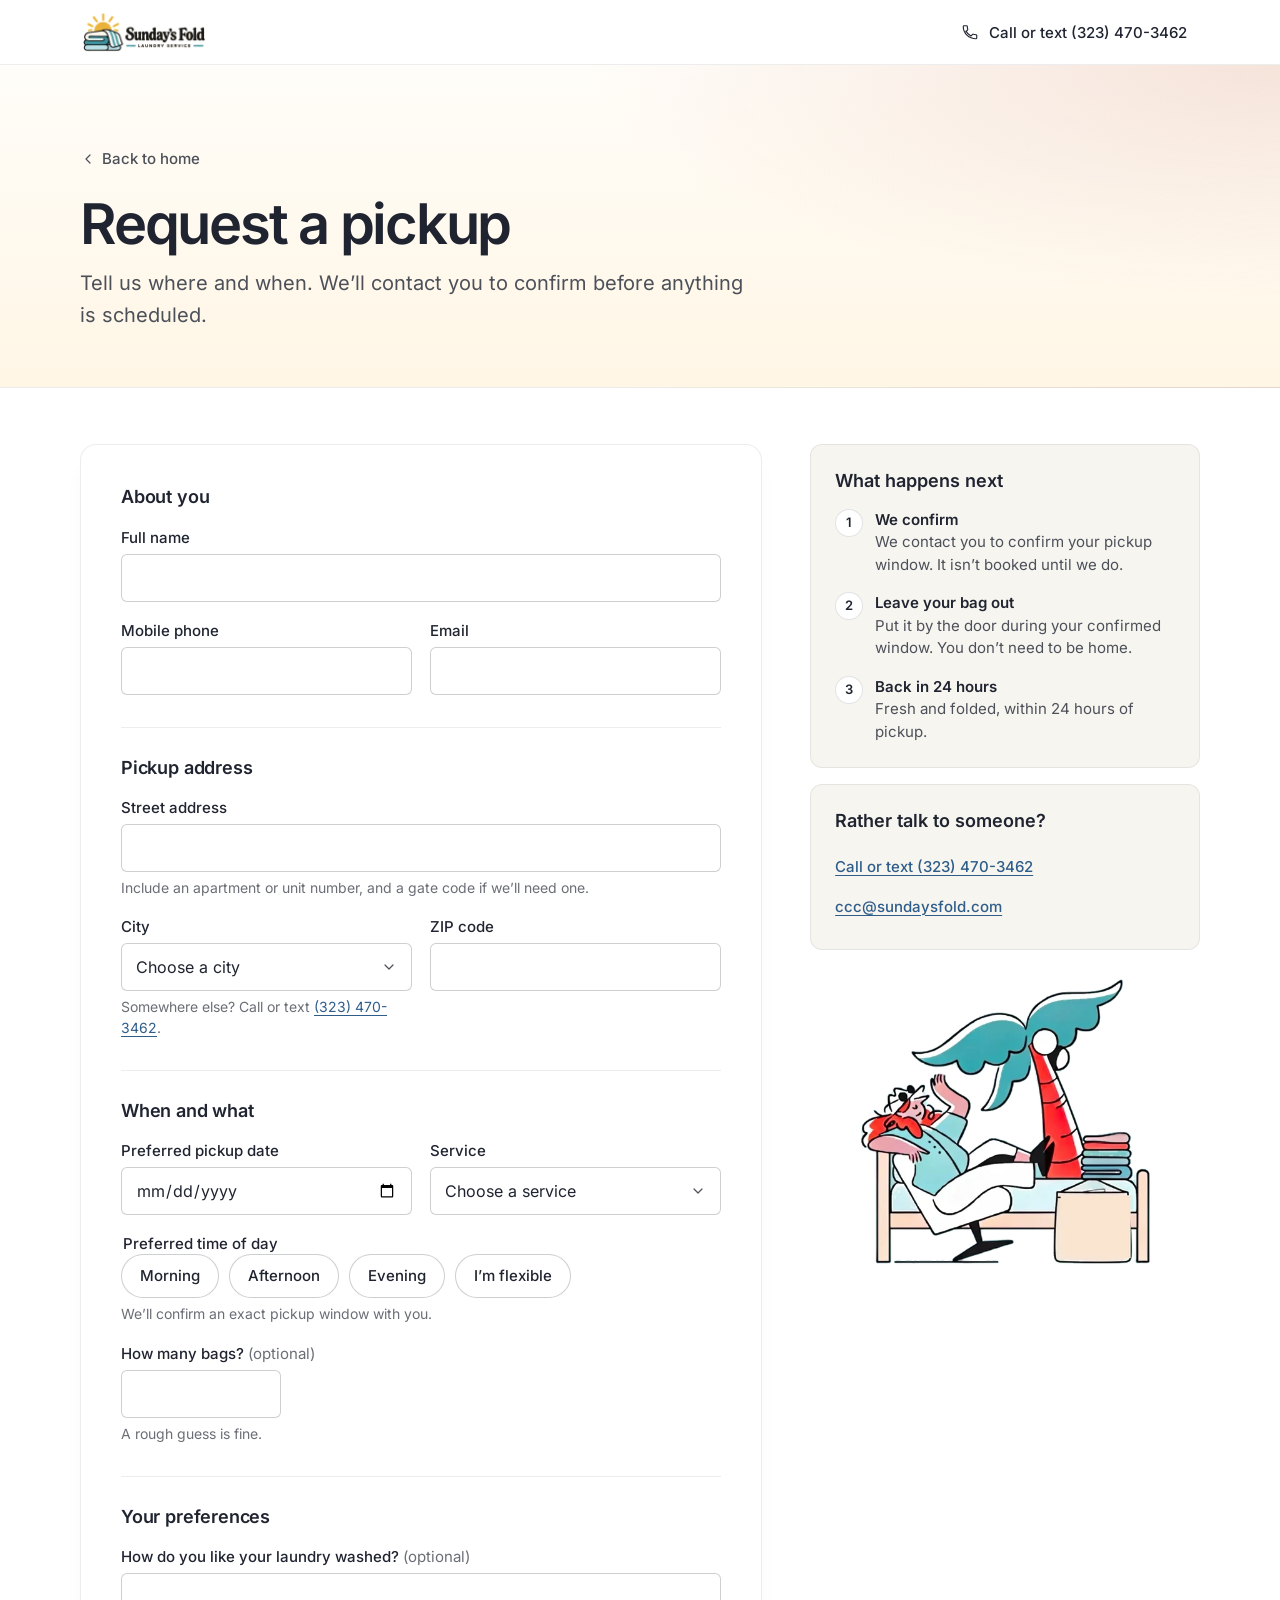
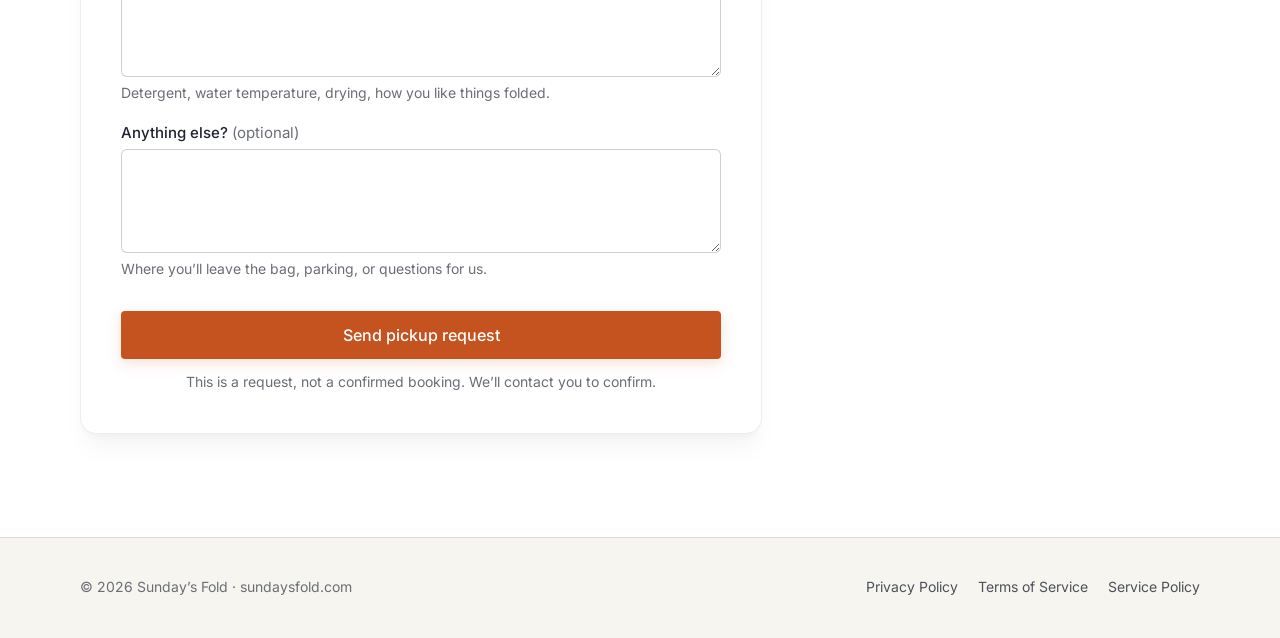
==== commit c57dcc1a: "Connect booking page to Formspree form mnpngwel - book.html now posts to https://formspree.io/f/mnpn" ====
--- a/book.html
+++ b/book.html
@@ -21,16 +21,14 @@
   │ which forwards each request to the inbox set on the Formspree form  │
   │ (create it with ccc@sundaysfold.com).                               │
   │                                                                     │
-  │ TO GO LIVE:                                                         │
-  │  1. Replace YOUR_FORM_ID in the form's action attribute below       │
-  │     (search for "formspree.io/f/"). With JavaScript on, that alone  │
-  │     enables the form and hides the "not open yet" notice.           │
-  │  2. For visitors without JavaScript, also delete the `disabled`     │
-  │     attribute on the "Send pickup request" button and the element   │
-  │     with id="booking-closed".                                       │
-  │  3. Send one real test request and check it arrives.                │
-  │  4. Update privacy.html: it currently says the site's forms don't   │
-  │     accept submissions.                                             │
+  │ LIVE: the form's action is https://formspree.io/f/mnpngwel.       │
+  │ Recipient, spam filtering and email settings are managed in the     │
+  │ Formspree dashboard, not in this file.                              │
+  │                                                                     │
+  │ Integration: plain HTML POST (works without JavaScript), enhanced   │
+  │ by the script at the bottom, which submits with fetch() and         │
+  │ Accept: application/json per Formspree's AJAX guide. The            │
+  │ @formspree/ajax library isn't used, to avoid a third-party script.  │
   │                                                                     │
   │ Customer data goes only in the POST body to Formspree: never in     │
   │ the URL, browser storage, or the console.                           │
@@ -398,11 +396,6 @@
   <div class="container book-grid">
     <div class="booking-card">
 
-      <!-- Shown until the Formspree form ID is set (see the note at the top of this file). -->
-      <div class="notice notice--info" id="booking-closed" role="note">
-        <svg width="20" height="20" viewBox="0 0 24 24" fill="none" aria-hidden="true"><circle cx="12" cy="12" r="8.5" stroke="currentColor" stroke-width="1.6"/><path d="M12 11v5.5M12 7.8h.01" stroke="currentColor" stroke-width="1.8" stroke-linecap="round"/></svg>
-        <p><strong>Online booking isn&rsquo;t open yet.</strong> To schedule a pickup now, call or text <a href="tel:+13234703462">(323) 470-3462</a> or email <a href="mailto:ccc@sundaysfold.com">ccc@sundaysfold.com</a>.</p>
-      </div>
 
       <div class="notice notice--error error-summary" id="error-summary" tabindex="-1" role="alert" hidden>
         <svg width="20" height="20" viewBox="0 0 24 24" fill="none" aria-hidden="true"><circle cx="12" cy="12" r="8.5" stroke="currentColor" stroke-width="1.6"/><path d="M12 7.5V13M12 16.2h.01" stroke="currentColor" stroke-width="1.8" stroke-linecap="round"/></svg>
@@ -412,7 +405,7 @@
         </div>
       </div>
 
-      <form id="booking-form" action="https://formspree.io/f/YOUR_FORM_ID" method="POST" novalidate>
+      <form id="booking-form" action="https://formspree.io/f/mnpngwel" method="POST" novalidate>
         <input type="hidden" name="_subject" value="Pickup request — Sunday's Fold">
         <div class="hp-field" aria-hidden="true">
           <label for="f-gotcha">Leave this field empty</label>
@@ -523,7 +516,7 @@
 
         <div class="submit-row">
           <p class="notice notice--error" id="send-error" role="alert" hidden></p>
-          <button class="btn btn-primary btn-block" id="submit-btn" type="submit" disabled aria-describedby="booking-closed">
+          <button class="btn btn-primary btn-block" id="submit-btn" type="submit">
             Send pickup request
           </button>
           <p class="submit-note">This is a request, not a confirmed booking. We&rsquo;ll contact you to confirm.</p>
@@ -582,21 +575,11 @@
   "use strict";
 
   var form = document.getElementById("booking-form");
-  var closedNotice = document.getElementById("booking-closed");
   var submitBtn = document.getElementById("submit-btn");
   var summary = document.getElementById("error-summary");
   var sendError = document.getElementById("send-error");
   var success = document.getElementById("success");
   if (!form) return;
-
-  var PLACEHOLDER = "YOUR_FORM_ID";
-  var configured = form.getAttribute("action").indexOf(PLACEHOLDER) === -1;
-
-  if (configured) {
-    closedNotice.hidden = true;
-    submitBtn.disabled = false;
-    submitBtn.removeAttribute("aria-describedby");
-  }
 
   /* Earliest pickup date: today, in the visitor's own time zone. */
   var dateInput = document.getElementById("f-date");
@@ -729,7 +712,6 @@
 
   form.addEventListener("submit", function (e) {
     e.preventDefault();
-    if (!configured) return;
     sendError.hidden = true;
 
     var errors = checks.map(validate).filter(Boolean);
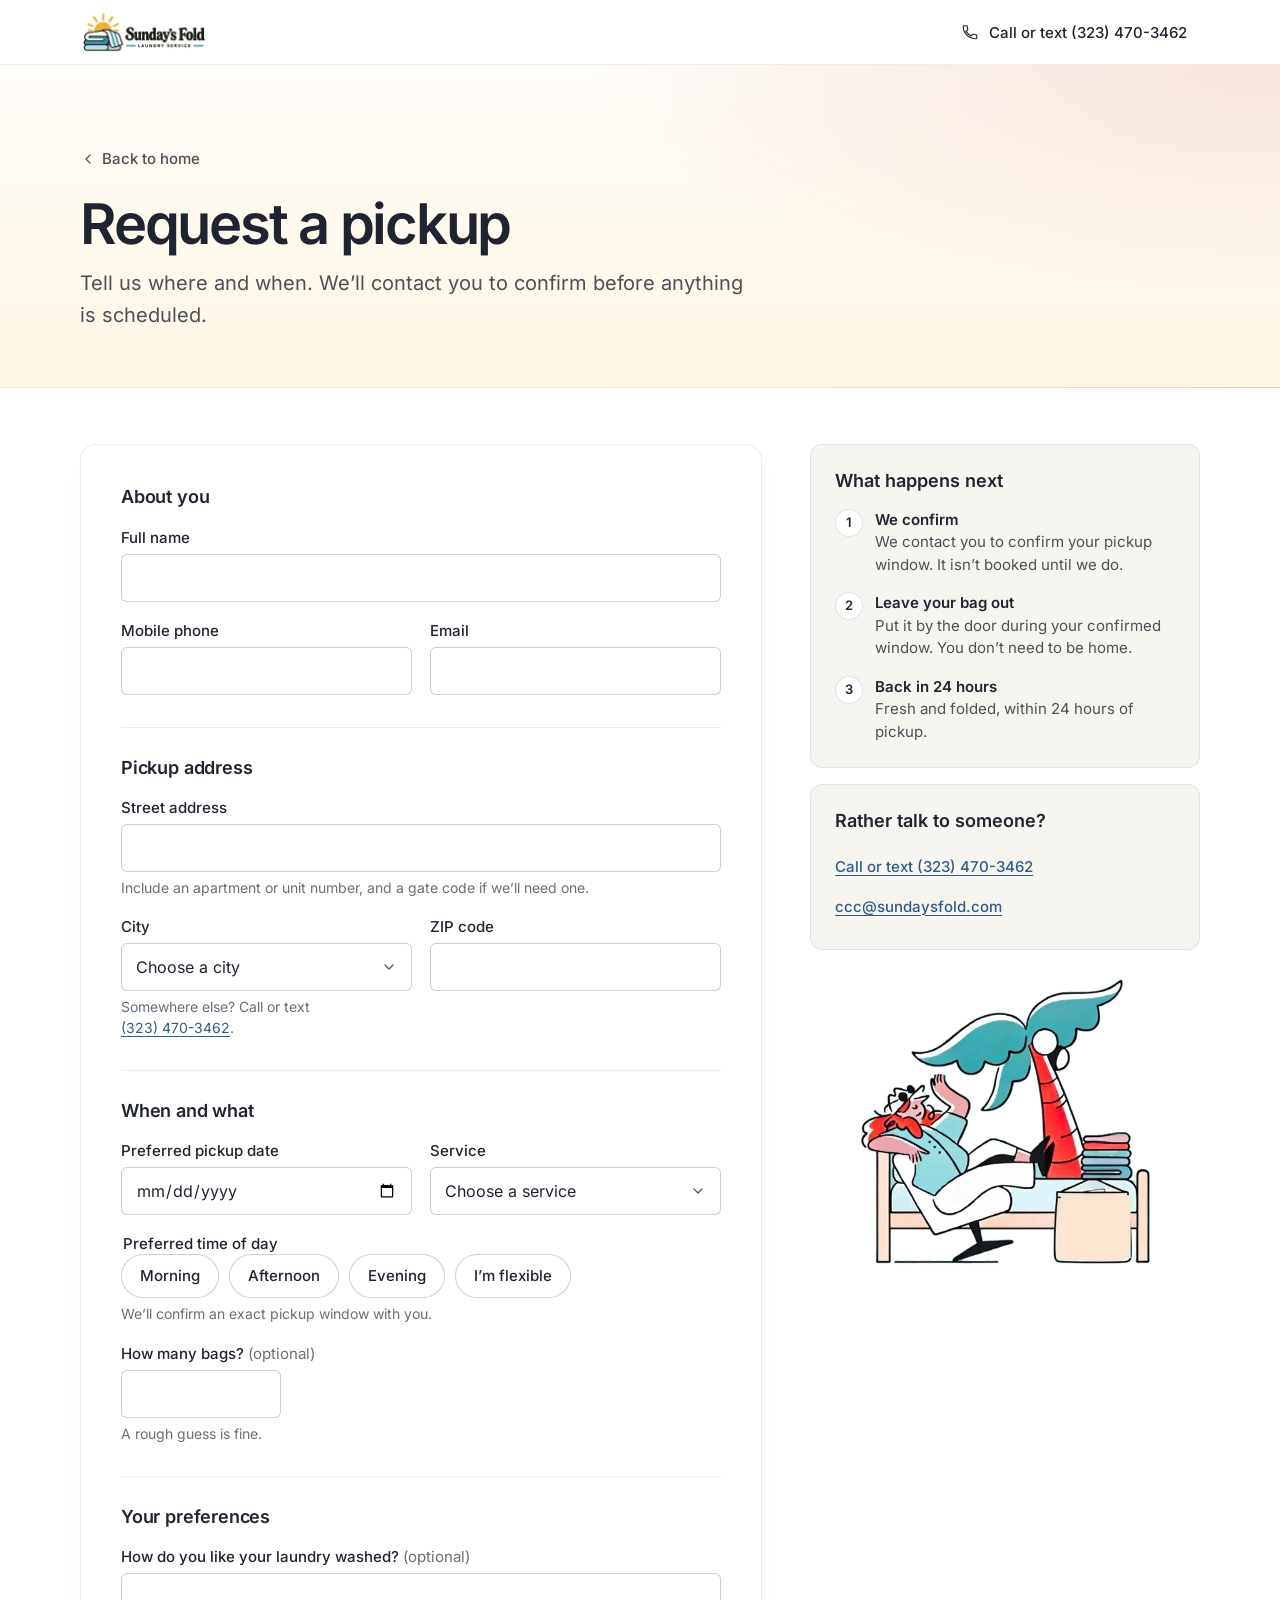
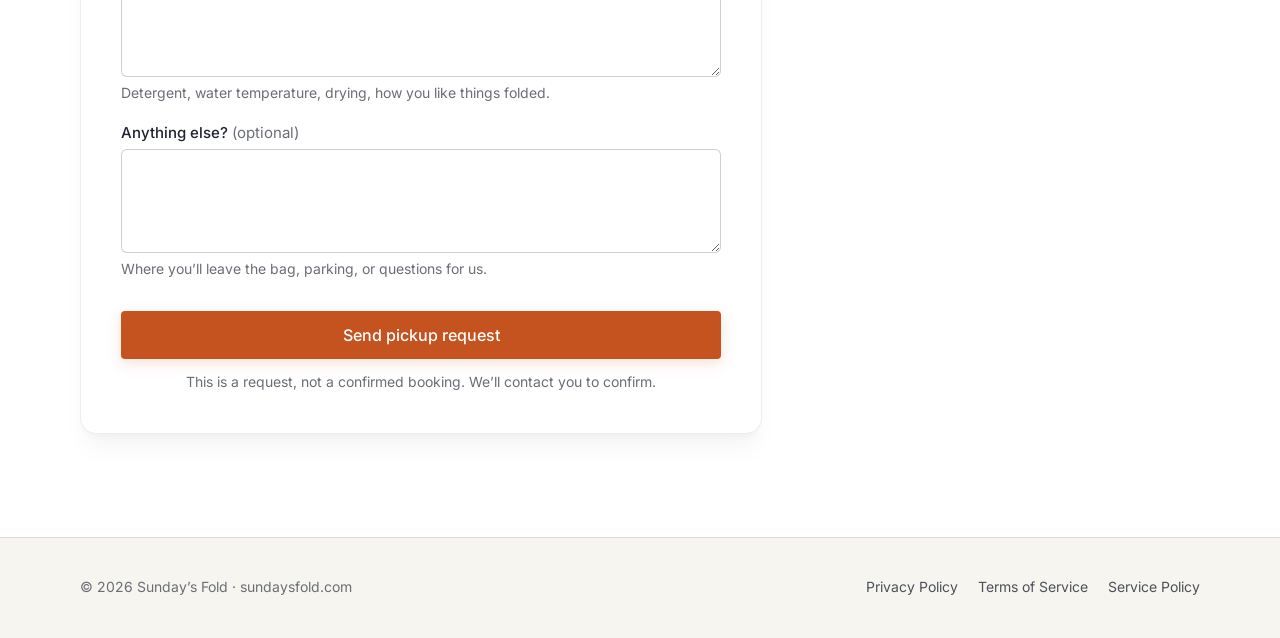
==== commit 22350779: "UX round 1: orientation when moving around the page - Header nav and mobile menu mark the section yo" ====
--- a/book.html
+++ b/book.html
@@ -96,6 +96,7 @@
 h1, h2, h3 { text-wrap: balance; }
 a { color: var(--blue); text-decoration: underline; text-decoration-thickness: 1px; text-underline-offset: 3px; }
 a:hover { color: var(--blue-hover); }
+a[href^="tel:"] { white-space: nowrap; }
 :focus-visible { outline: 2px solid var(--blue); outline-offset: 3px; border-radius: 2px; }
 
 .visually-hidden {
@@ -230,7 +231,7 @@
   transition: border-color 0.15s ease;
 }
 .input:hover { border-color: rgba(31, 36, 48, 0.36); }
-.input:focus { outline: none; border-color: var(--blue); box-shadow: inset 0 0 0 1px var(--blue); }
+.input:focus, .input:focus-within { outline: none; border-color: var(--blue); box-shadow: inset 0 0 0 1px var(--blue); }
 textarea.input { min-height: 104px; resize: vertical; }
 select.input {
   appearance: none;
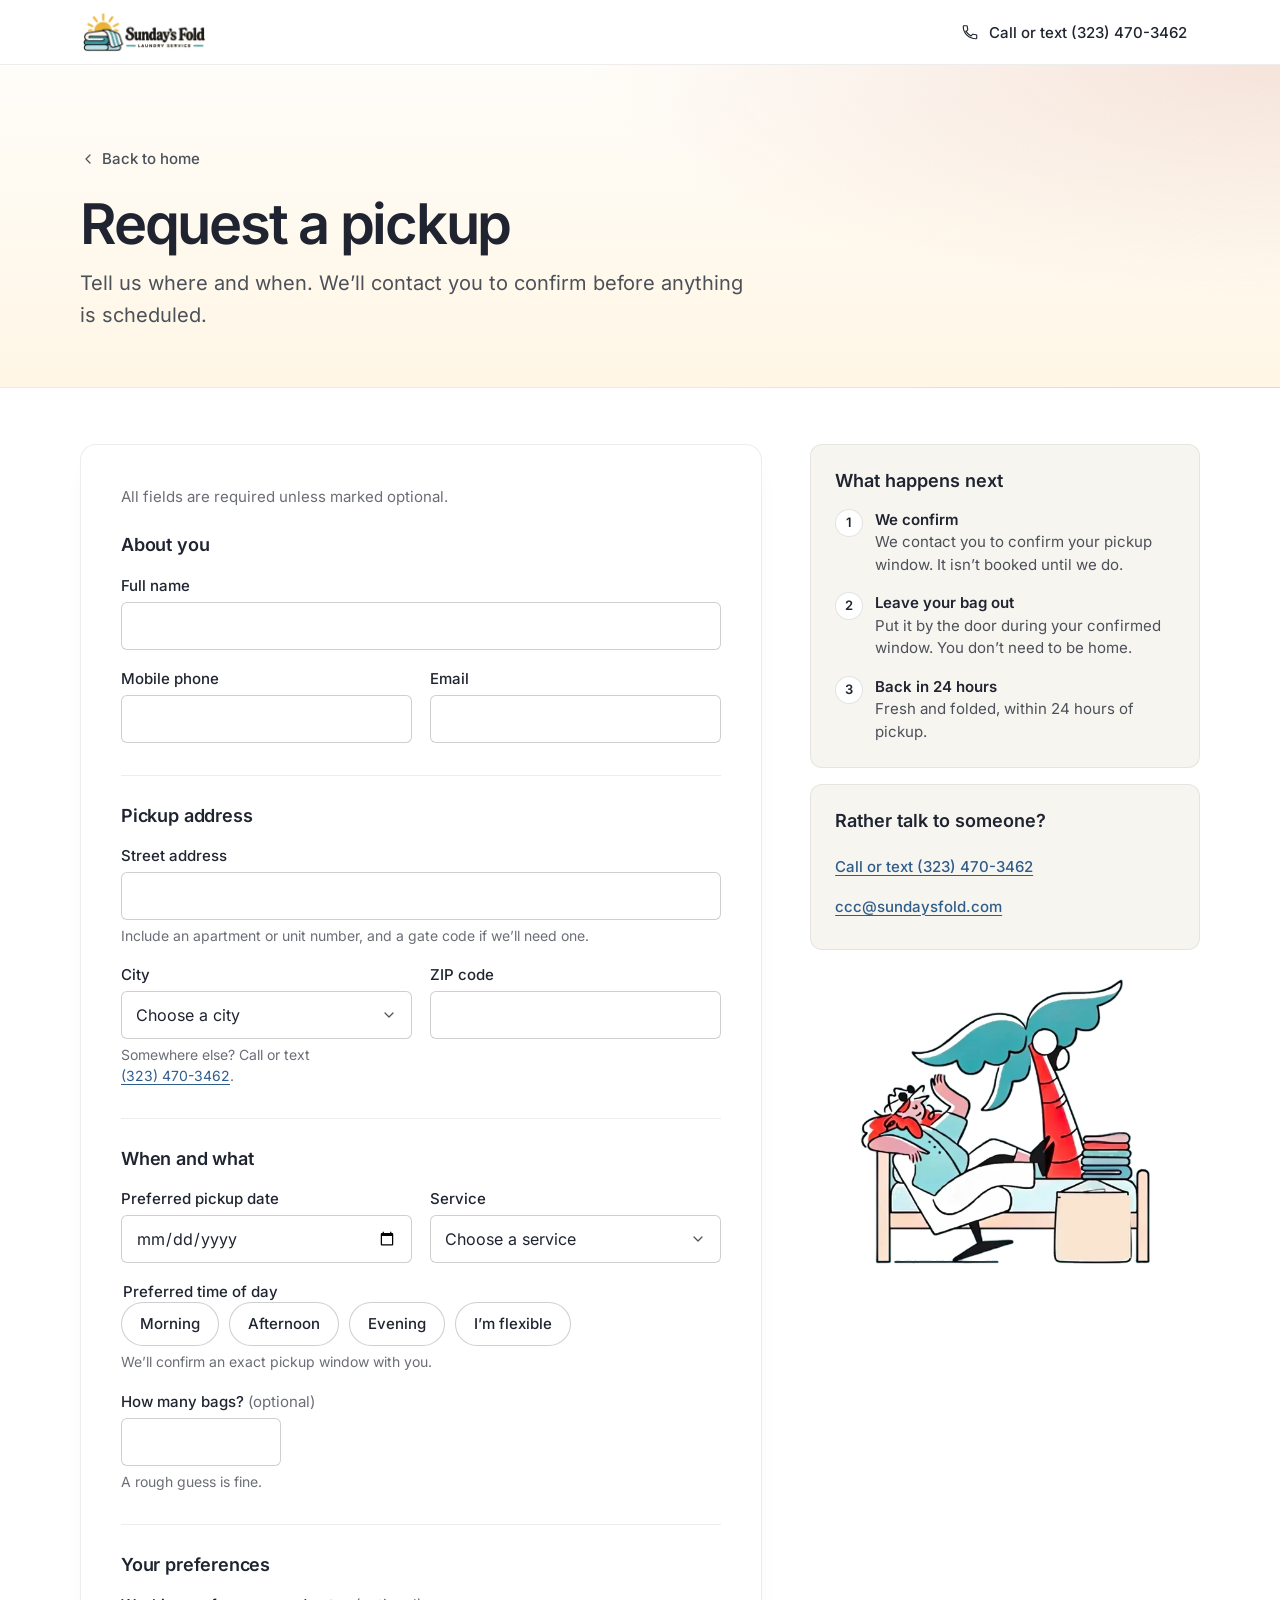
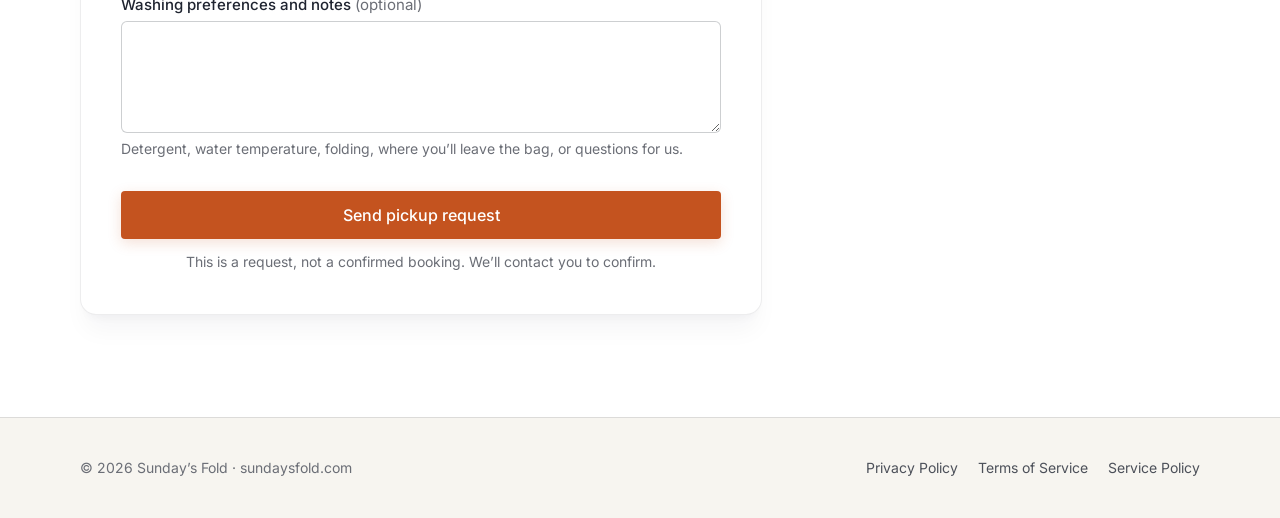
==== commit 0a689d6d: "UX round 2: clearer next steps and a shorter booking form - "How it works" now ends with a next step" ====
--- a/book.html
+++ b/book.html
@@ -294,6 +294,7 @@
 .error-summary ul { margin-top: 6px; display: grid; gap: 2px; }
 .error-summary a { color: var(--error); font-weight: 500; }
 
+.form-note { margin-bottom: 24px; font-size: 15px; color: var(--muted); }
 .submit-row { display: grid; gap: 12px; margin-top: 32px; }
 .submit-note { font-size: 14px; color: var(--muted); text-align: center; }
 
@@ -412,6 +413,8 @@
           <label for="f-gotcha">Leave this field empty</label>
           <input type="text" id="f-gotcha" name="_gotcha" tabindex="-1" autocomplete="off">
         </div>
+
+        <p class="form-note">All fields are required unless marked optional.</p>
 
         <fieldset class="form-section">
           <legend>About you</legend>
@@ -503,14 +506,9 @@
           <legend>Your preferences</legend>
           <div class="fields">
             <div class="field">
-              <label class="label" for="f-prefs">How do you like your laundry washed? <span class="optional">(optional)</span></label>
-              <textarea class="input" id="f-prefs" name="preferences" rows="3" aria-describedby="f-prefs-hint"></textarea>
-              <p class="hint" id="f-prefs-hint">Detergent, water temperature, drying, how you like things folded.</p>
-            </div>
-            <div class="field">
-              <label class="label" for="f-notes">Anything else? <span class="optional">(optional)</span></label>
-              <textarea class="input" id="f-notes" name="notes" rows="3" aria-describedby="f-notes-hint"></textarea>
-              <p class="hint" id="f-notes-hint">Where you&rsquo;ll leave the bag, parking, or questions for us.</p>
+              <label class="label" for="f-prefs">Washing preferences and notes <span class="optional">(optional)</span></label>
+              <textarea class="input" id="f-prefs" name="preferences" rows="4" aria-describedby="f-prefs-hint"></textarea>
+              <p class="hint" id="f-prefs-hint">Detergent, water temperature, folding, where you&rsquo;ll leave the bag, or questions for us.</p>
             </div>
           </div>
         </fieldset>
@@ -691,7 +689,7 @@
   var LABELS = {
     name: "Name", phone: "Phone", email: "Email", address: "Address", city: "City",
     zip: "ZIP code", preferred_date: "Preferred date", preferred_time: "Time of day",
-    service: "Service", bags: "Bags", preferences: "Preferences", notes: "Notes"
+    service: "Service", bags: "Bags", preferences: "Preferences and notes"
   };
 
   function renderSummary(data) {
